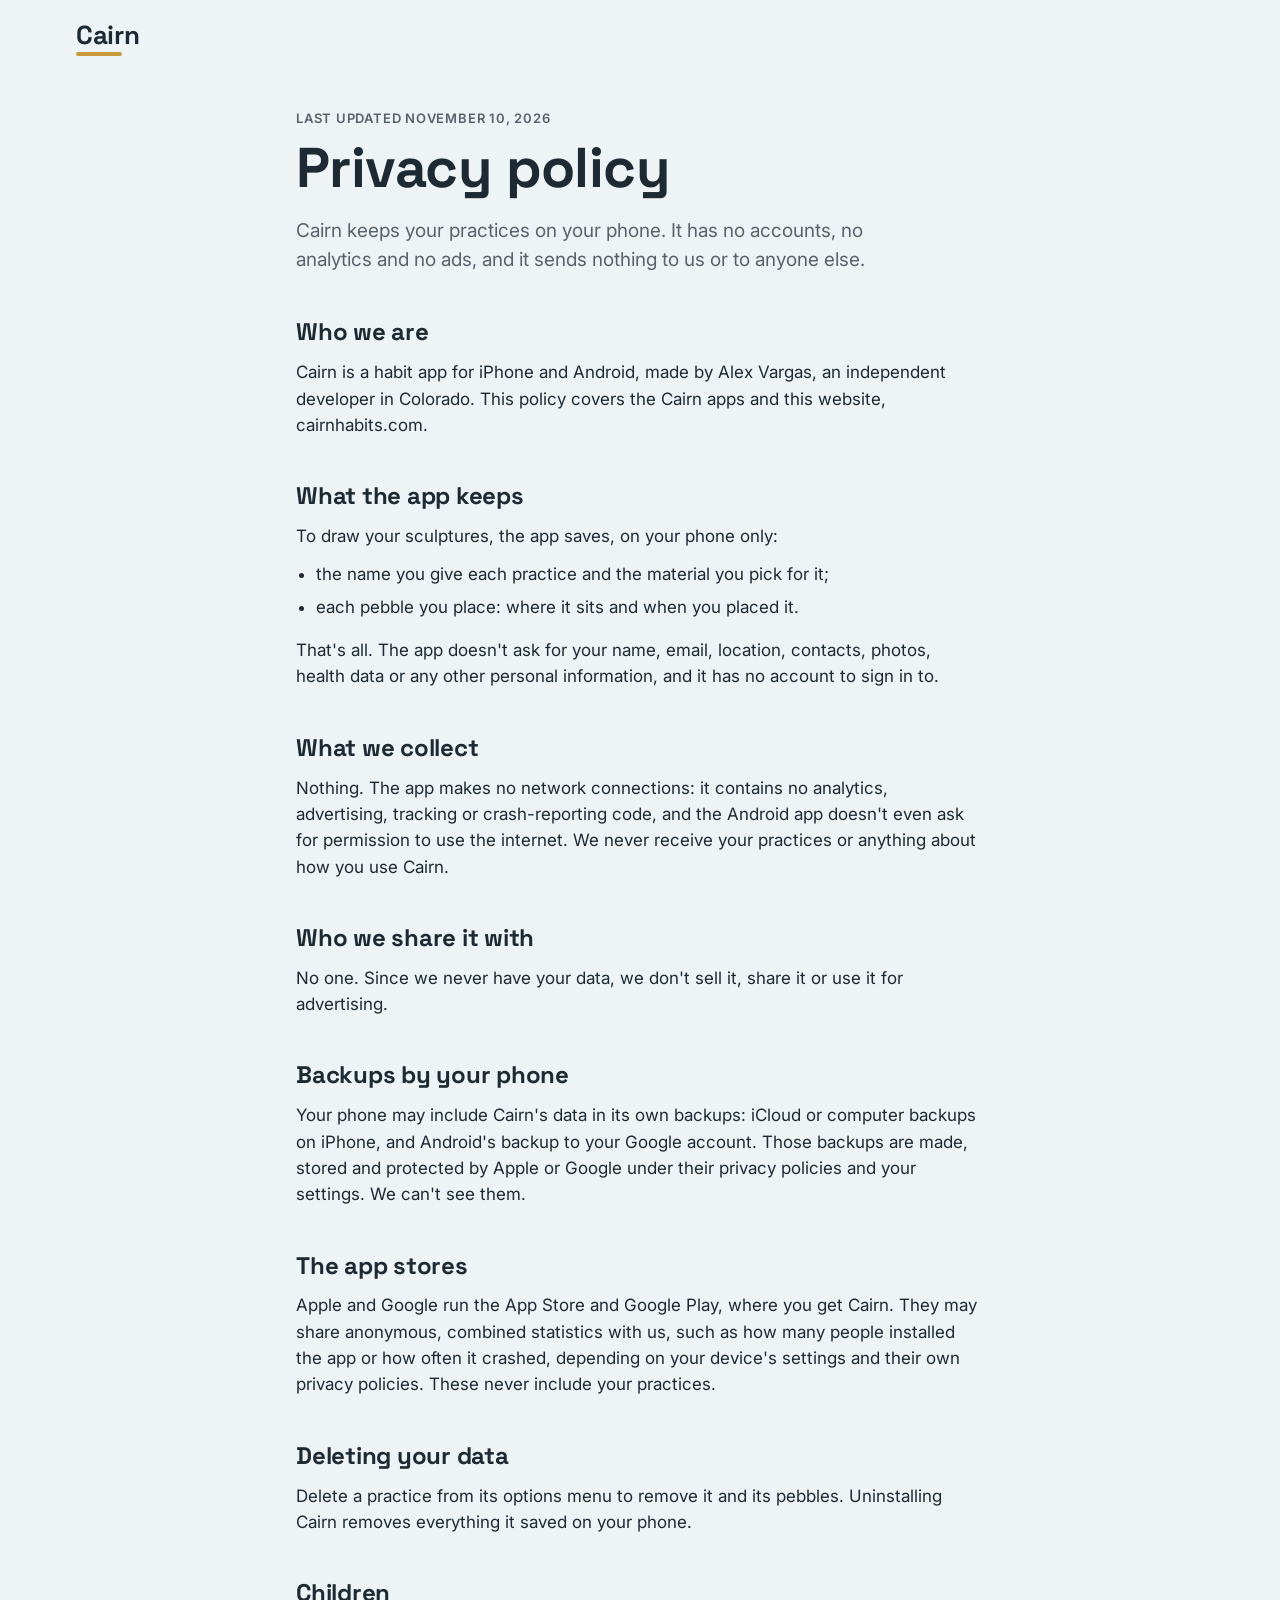
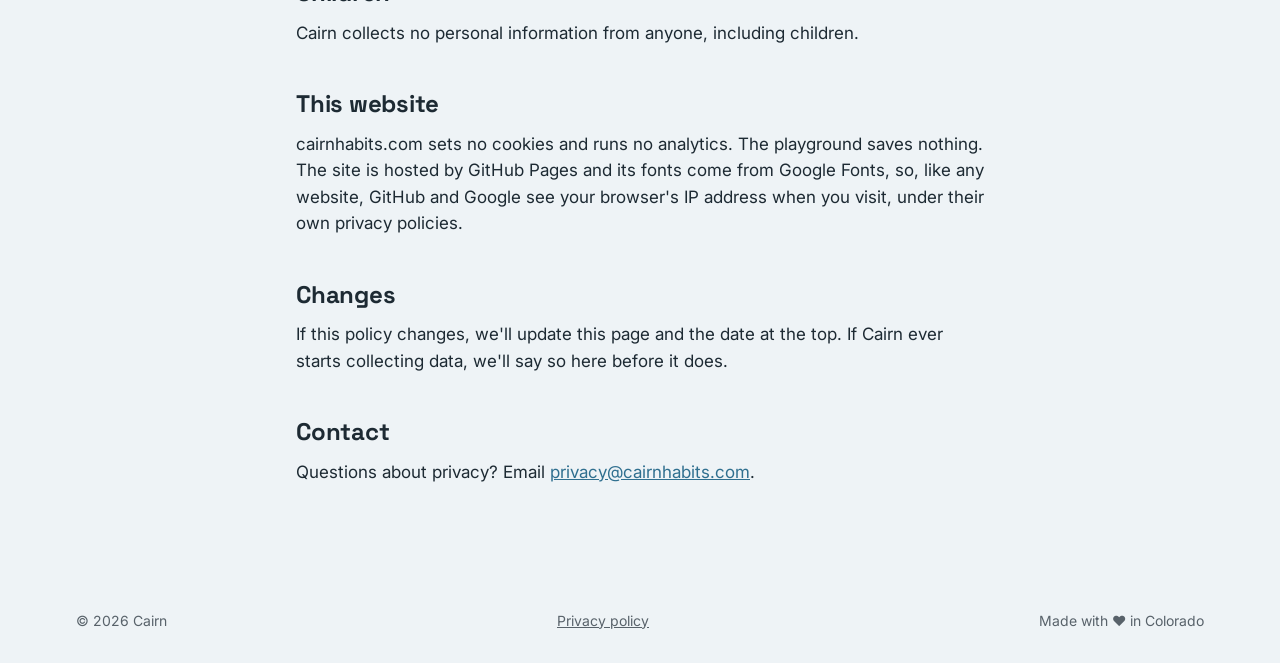
==== privacy.html @ 77c97467 "Publish cairn b31a2f8" ====
<!doctype html>
<html lang="en">
<head>
<meta charset="utf-8">
<meta name="viewport" content="width=device-width, initial-scale=1, viewport-fit=cover">
<title>Privacy policy · Cairn</title>
<meta name="description" content="Cairn keeps your practices on your phone. It has no accounts, no analytics and no ads, and sends nothing to anyone.">
<meta name="theme-color" content="#EEF3F6">
<link rel="icon" href="assets/icon.svg" type="image/svg+xml">
<link rel="preconnect" href="https://fonts.googleapis.com">
<link rel="preconnect" href="https://fonts.gstatic.com" crossorigin>
<link rel="stylesheet" href="https://fonts.googleapis.com/css2?family=Inter:wght@400;500;600&family=Space+Grotesk:wght@500;600;700&display=swap">
<link rel="stylesheet" href="style.css">
</head>
<body>
<header class="top">
  <div class="wrap">
    <a class="brand" href="./" aria-label="Cairn, home"><b>Cairn</b><i></i></a>
  </div>
</header>
<main class="policy">
  <div class="wrap">
    <p class="kicker">Last updated November 10, 2026</p>
    <h1>Privacy policy</h1>
    <p class="lede">Cairn keeps your practices on your phone. It has no accounts, no analytics and no ads, and it sends nothing to us or to anyone else.</p>

    <h2>Who we are</h2>
    <p>Cairn is a habit app for iPhone and Android, made by Alex Vargas, an independent developer in Colorado. This policy covers the Cairn apps and this website, cairnhabits.com.</p>

    <h2>What the app keeps</h2>
    <p>To draw your sculptures, the app saves, on your phone only:</p>
    <ul>
      <li>the name you give each practice and the material you pick for it;</li>
      <li>each pebble you place: where it sits and when you placed it.</li>
    </ul>
    <p>That's all. The app doesn't ask for your name, email, location, contacts, photos, health data or any other personal information, and it has no account to sign in to.</p>

    <h2>What we collect</h2>
    <p>Nothing. The app makes no network connections: it contains no analytics, advertising, tracking or crash-reporting code, and the Android app doesn't even ask for permission to use the internet. We never receive your practices or anything about how you use Cairn.</p>

    <h2>Who we share it with</h2>
    <p>No one. Since we never have your data, we don't sell it, share it or use it for advertising.</p>

    <h2>Backups by your phone</h2>
    <p>Your phone may include Cairn's data in its own backups: iCloud or computer backups on iPhone, and Android's backup to your Google account. Those backups are made, stored and protected by Apple or Google under their privacy policies and your settings. We can't see them.</p>

    <h2>The app stores</h2>
    <p>Apple and Google run the App Store and Google Play, where you get Cairn. They may share anonymous, combined statistics with us, such as how many people installed the app or how often it crashed, depending on your device's settings and their own privacy policies. These never include your practices.</p>

    <h2>Deleting your data</h2>
    <p>Delete a practice from its options menu to remove it and its pebbles. Uninstalling Cairn removes everything it saved on your phone.</p>

    <h2>Children</h2>
    <p>Cairn collects no personal information from anyone, including children.</p>

    <h2>This website</h2>
    <p>cairnhabits.com sets no cookies and runs no analytics. The playground saves nothing. The site is hosted by GitHub Pages and its fonts come from Google Fonts, so, like any website, GitHub and Google see your browser's IP address when you visit, under their own privacy policies.</p>

    <h2>Changes</h2>
    <p>If this policy changes, we'll update this page and the date at the top. If Cairn ever starts collecting data, we'll say so here before it does.</p>

    <h2>Contact</h2>
    <p>Questions about privacy? Email <a href="mailto:privacy@cairnhabits.com">privacy@cairnhabits.com</a>.</p>
  </div>
</main>
<footer><div class="wrap"><span>© 2026 Cairn</span><a href="privacy.html">Privacy policy</a><span>Made with ❤️ in Colorado</span></div></footer>
</body>
</html>
---- style.css ----
/* Page reset: no margins, room for a phone's notch and home bar, and hidden means hidden. */
*, *::before, *::after { box-sizing: border-box; }
:root { padding-top: env(safe-area-inset-top, 0px); padding-bottom: env(safe-area-inset-bottom, 0px); }
body { margin: 0; }
img { max-width: 100%; }
[hidden] { display: none !important; }

/* Layout: the film's frames as page sections; island on one side, words on the other, mist everywhere.
   One deliberate light look, the app's own palette (Cairn/Design/Palette.swift). */
:root {
  --ground: #EEF3F6;
  --main: #2F6F8F;
  --second: #1D2A33;
  --accent: #C99A3E;
  --ink-soft: color-mix(in srgb, #1D2A33 72%, #EEF3F6);
  --line: color-mix(in srgb, #1D2A33 14%, transparent);
  --sky-top: color-mix(in srgb, #2F6F8F 22%, #EEF3F6);
  --sky-low: color-mix(in srgb, #C99A3E 10%, #EEF3F6);
  --display: "Space Grotesk", ui-sans-serif, system-ui, sans-serif;
  --sans: "Inter", ui-sans-serif, system-ui, -apple-system, sans-serif;
  --section: clamp(64px, 8vw, 104px);
  color-scheme: light;
}
html { background: var(--ground); }
body { background: var(--ground); color: var(--second); font-family: var(--sans); font-size: 17px; line-height: 1.55; -webkit-font-smoothing: antialiased; }
h1, h2, h3, p { margin: 0; }
h1, h2, h3 { font-family: var(--display); font-weight: 700; letter-spacing: -0.01em; text-wrap: balance; }
a { color: inherit; }
:focus-visible { outline: 2px solid var(--main); outline-offset: 3px; border-radius: 6px; }

.wrap { max-width: 1160px; margin: 0 auto; padding-left: max(16px, env(safe-area-inset-left, 0px)); padding-right: max(16px, env(safe-area-inset-right, 0px)); }
.kicker { font-size: 13px; font-weight: 600; letter-spacing: 0.06em; text-transform: uppercase; color: var(--ink-soft); }

/* Brand: the film's end card, the name over a brass mark. */
.brand { display: inline-flex; flex-direction: column; gap: 4px; text-decoration: none; }
.brand b { font-family: var(--display); font-weight: 700; font-size: 26px; line-height: 1; letter-spacing: -0.01em; }
.brand i { display: block; height: 4px; width: 46px; border-radius: 2px; background: var(--accent); }

/* Sky band: the film's gradient with clouds and far pebbles drawn on a canvas behind. */
.sky { position: relative; background: linear-gradient(var(--sky-top), var(--ground) 70%, var(--sky-low)); overflow: hidden; }
.sky > canvas.air { position: absolute; inset: 0; width: 100%; height: 100%; pointer-events: none; }
.sky > * { position: relative; }

header.top > .wrap { display: flex; align-items: center; justify-content: space-between; gap: 16px; padding-block: 22px 0; }
.quiet { font: 600 15px/1 var(--sans); color: var(--second); text-decoration: none; padding: 0 20px; min-height: 44px; display: inline-flex; align-items: center; border-radius: 999px; background: color-mix(in srgb, var(--ground) 85%, transparent); border: 1px solid var(--line); cursor: pointer; }
.quiet:hover { background: var(--ground); }

.hero .wrap { display: grid; grid-template-columns: minmax(0, 1.1fr) minmax(0, 1fr); align-items: center; gap: 24px; padding-block: 8px var(--section); }
.stage { position: relative; aspect-ratio: 1 / 1; max-width: 100%; }
.stage canvas { position: absolute; inset: 0; width: 100%; height: 100%; touch-action: pan-y; cursor: grab; }
.stage canvas:active { cursor: grabbing; }
.day { position: absolute; left: 4%; bottom: 6%; display: flex; flex-direction: column; gap: 2px; pointer-events: none; }
.day strong { font-family: var(--display); font-weight: 700; font-size: clamp(56px, 8vw, 96px); line-height: .9; letter-spacing: -0.02em; font-variant-numeric: tabular-nums; }
.words { display: flex; flex-direction: column; gap: 22px; position: relative; }
.words::before { content: ""; position: absolute; inset: -18% -20%; z-index: -1; background: radial-gradient(closest-side, color-mix(in srgb, var(--ground) 88%, transparent) 55%, transparent); }
.hero h1 { font-size: clamp(40px, 5.4vw, 64px); line-height: 1.06; }
.lede { font-size: 19px; color: var(--ink-soft); max-width: 34em; }

/* The official store badges, at equal visual height. Google's artwork carries its own padding (41 of 250 px top and bottom), trimmed here with negative margins. Inert until the listings are live. */
.store-row { display: flex; flex-wrap: wrap; align-items: center; gap: 14px 16px; }
.badge { display: inline-flex; border-radius: 9px; }
.badge img { display: block; height: 48px; width: auto; max-width: none; flex: none; }
.badge-google img { height: 71.4px; margin: -11.7px -11.7px; }
.badge:hover img { opacity: .9; }

/* Beats: three days of one practice, in order. */
.beats, .facts { padding-block: var(--section); }
.head { display: flex; flex-direction: column; gap: 14px; max-width: 40em; }
.beats h2, .play h2, .facts h2 { font-size: clamp(32px, 4vw, 46px); line-height: 1.08; }
.beat-row { display: grid; grid-template-columns: repeat(3, minmax(0, 1fr)); gap: 20px; margin-top: 40px; }
.beat { border-radius: 28px; overflow: hidden; background: linear-gradient(var(--sky-top), var(--ground) 80%); display: flex; flex-direction: column; }
.beat .stage { aspect-ratio: 1 / 1; }
.beat .stage canvas { cursor: default; }
.beat .cap { padding: 0 24px 26px; display: flex; flex-direction: column; gap: 6px; }
.beat .cap .kicker { color: var(--accent); }
.beat h3 { font-size: 24px; line-height: 1.15; }
.beat p:last-child { color: var(--ink-soft); font-size: 16px; }

/* Playground: the practice page from the app, in a phone-sized pane. */
.play .wrap { display: grid; grid-template-columns: minmax(0, 1fr) minmax(0, 430px); gap: 56px; align-items: center; padding-block: var(--section); }
.play .words { gap: 14px; }
.steps { list-style: none; padding: 0; margin: 8px 0 0; display: grid; gap: 14px; }
.steps li { display: grid; grid-template-columns: 36px minmax(0, 1fr); gap: 14px; align-items: baseline; }
.steps b { font: 700 15px/1 var(--display); color: var(--accent); font-variant-numeric: tabular-nums; }
.note { font-size: 15px; color: var(--ink-soft); }

.phone { position: relative; width: 100%; max-width: 410px; justify-self: center; aspect-ratio: 390 / 800; border-radius: 48px; overflow: hidden; background: linear-gradient(var(--sky-top), var(--ground) 70%, var(--sky-low)); box-shadow: 0 0 0 10px var(--second), 0 40px 80px -30px color-mix(in srgb, var(--second) 55%, transparent); user-select: none; -webkit-user-select: none; }
.phone canvas { position: absolute; inset: 0; width: 100%; height: 100%; touch-action: pan-y; cursor: grab; }
.phone[data-placing] canvas { touch-action: none; cursor: pointer; }
.pp-head { position: absolute; left: 0; right: 0; top: 0; padding: 40px 22px 0 28px; display: flex; flex-direction: column; gap: 6px; pointer-events: none; }
.pp-head::before { content: ""; position: absolute; left: -160px; top: -40px; width: 600px; height: 250px; z-index: -1; background: radial-gradient(closest-side, color-mix(in srgb, var(--ground) 88%, transparent) 55%, transparent); }
.pp-bar { display: flex; align-items: center; justify-content: space-between; margin-right: -12px; }
.pp-bar .kicker { font-size: 12px; }
.pp-menu { pointer-events: auto; width: 44px; height: 44px; border: 0; background: none; color: var(--ink-soft); font: 700 20px/1 var(--sans); letter-spacing: 1px; cursor: pointer; border-radius: 22px; }
.pp-name { font-family: var(--display); font-weight: 700; font-size: 29px; line-height: 1.12; letter-spacing: -0.01em; }
.pp-count { font-family: var(--display); font-weight: 700; font-size: 18px; color: var(--accent); font-variant-numeric: tabular-nums; }
.pp-pop { position: absolute; right: 18px; top: 84px; z-index: 3; min-width: 220px; padding: 6px; border-radius: 16px; background: color-mix(in srgb, var(--ground) 96%, white); box-shadow: 0 16px 40px -12px color-mix(in srgb, var(--second) 45%, transparent), 0 0 0 1px var(--line); display: flex; flex-direction: column; }
.pp-pop button { text-align: left; border: 0; background: none; font: 500 15px/1 var(--sans); color: var(--second); padding: 12px 14px; border-radius: 10px; cursor: pointer; }
.pp-pop button:hover { background: color-mix(in srgb, var(--main) 8%, transparent); }
.pp-pop button:disabled { opacity: .4; cursor: default; background: none; }
.pp-foot { position: absolute; left: 0; right: 0; bottom: 0; padding: 0 20px 26px; display: flex; flex-direction: column; align-items: center; gap: 12px; pointer-events: none; }
.pp-foot > * { pointer-events: auto; }
.pp-hint { font: 500 15px/1.35 var(--sans); color: var(--ink-soft); text-align: center; pointer-events: none; }
.primary { width: 100%; min-height: 56px; border: 0; border-radius: 999px; background: var(--second); color: var(--ground); font: 600 18px/1 var(--display); cursor: pointer; transition: transform .15s, opacity .15s; }
.primary:active { transform: scale(.98); opacity: .85; }

/* Facts: what v1 is and isn't. */
.fact-row { display: grid; grid-template-columns: repeat(4, minmax(0, 1fr)); gap: 28px; margin-top: 40px; border-top: 1px solid var(--line); padding-top: 28px; }
.fact { display: flex; flex-direction: column; gap: 8px; min-width: 0; }
.fact h3 { font-size: 20px; line-height: 1.2; }
.fact p { color: var(--ink-soft); font-size: 16px; }
.fact .glyph { width: 30px; height: 30px; }

.end .wrap { display: grid; grid-template-columns: minmax(0, 1fr) minmax(0, 1fr); gap: 24px; align-items: center; padding-block: var(--section); }
.end .stage { aspect-ratio: 5 / 4; }
.end .big { font-family: var(--display); font-weight: 700; font-size: clamp(80px, 12vw, 150px); line-height: .92; letter-spacing: -0.02em; }
.end .mark { height: 8px; width: min(260px, 60%); border-radius: 4px; background: var(--accent); }
.end .sub { font-size: 24px; color: var(--ink-soft); }
footer .wrap { display: flex; flex-wrap: wrap; justify-content: space-between; gap: 8px 24px; padding-block: 22px 32px; font-size: 14px; color: var(--ink-soft); }
footer a { min-height: 44px; display: inline-flex; align-items: center; margin-block: -14px; }

/* The privacy policy: one readable column of the page's own type. */
.policy .wrap { max-width: 720px; padding-block: 40px var(--section); }
.policy h1 { font-size: clamp(40px, 6vw, 56px); line-height: 1.06; margin-top: 10px; }
.policy .lede { margin-top: 18px; }
.policy h2 { font-size: 24px; line-height: 1.2; margin-top: 44px; }
.policy p, .policy ul { margin-top: 12px; }
.policy ul { padding-left: 1.2em; }
.policy li + li { margin-top: 6px; }
.policy a { color: var(--main); }

@media (max-width: 900px) {
  .hero .wrap, .play .wrap, .end .wrap { grid-template-columns: minmax(0, 1fr); }
  .hero .words { order: -1; padding-top: 28px; }
  .hero .stage { max-width: 560px; width: 100%; justify-self: center; }
  .beat-row { grid-template-columns: minmax(0, 1fr); }
  .fact-row { grid-template-columns: repeat(2, minmax(0, 1fr)); }
  .play .wrap { gap: 48px; }
  .end .words { order: -1; }
}
@media (max-width: 520px) {
  .fact-row { grid-template-columns: minmax(0, 1fr); }
  .phone { border-radius: 40px; box-shadow: 0 0 0 7px var(--second), 0 30px 60px -30px color-mix(in srgb, var(--second) 55%, transparent); }
  .pp-head { padding: 32px 18px 0 22px; }
}
@media (prefers-reduced-motion: reduce) { .primary { transition: none; } }
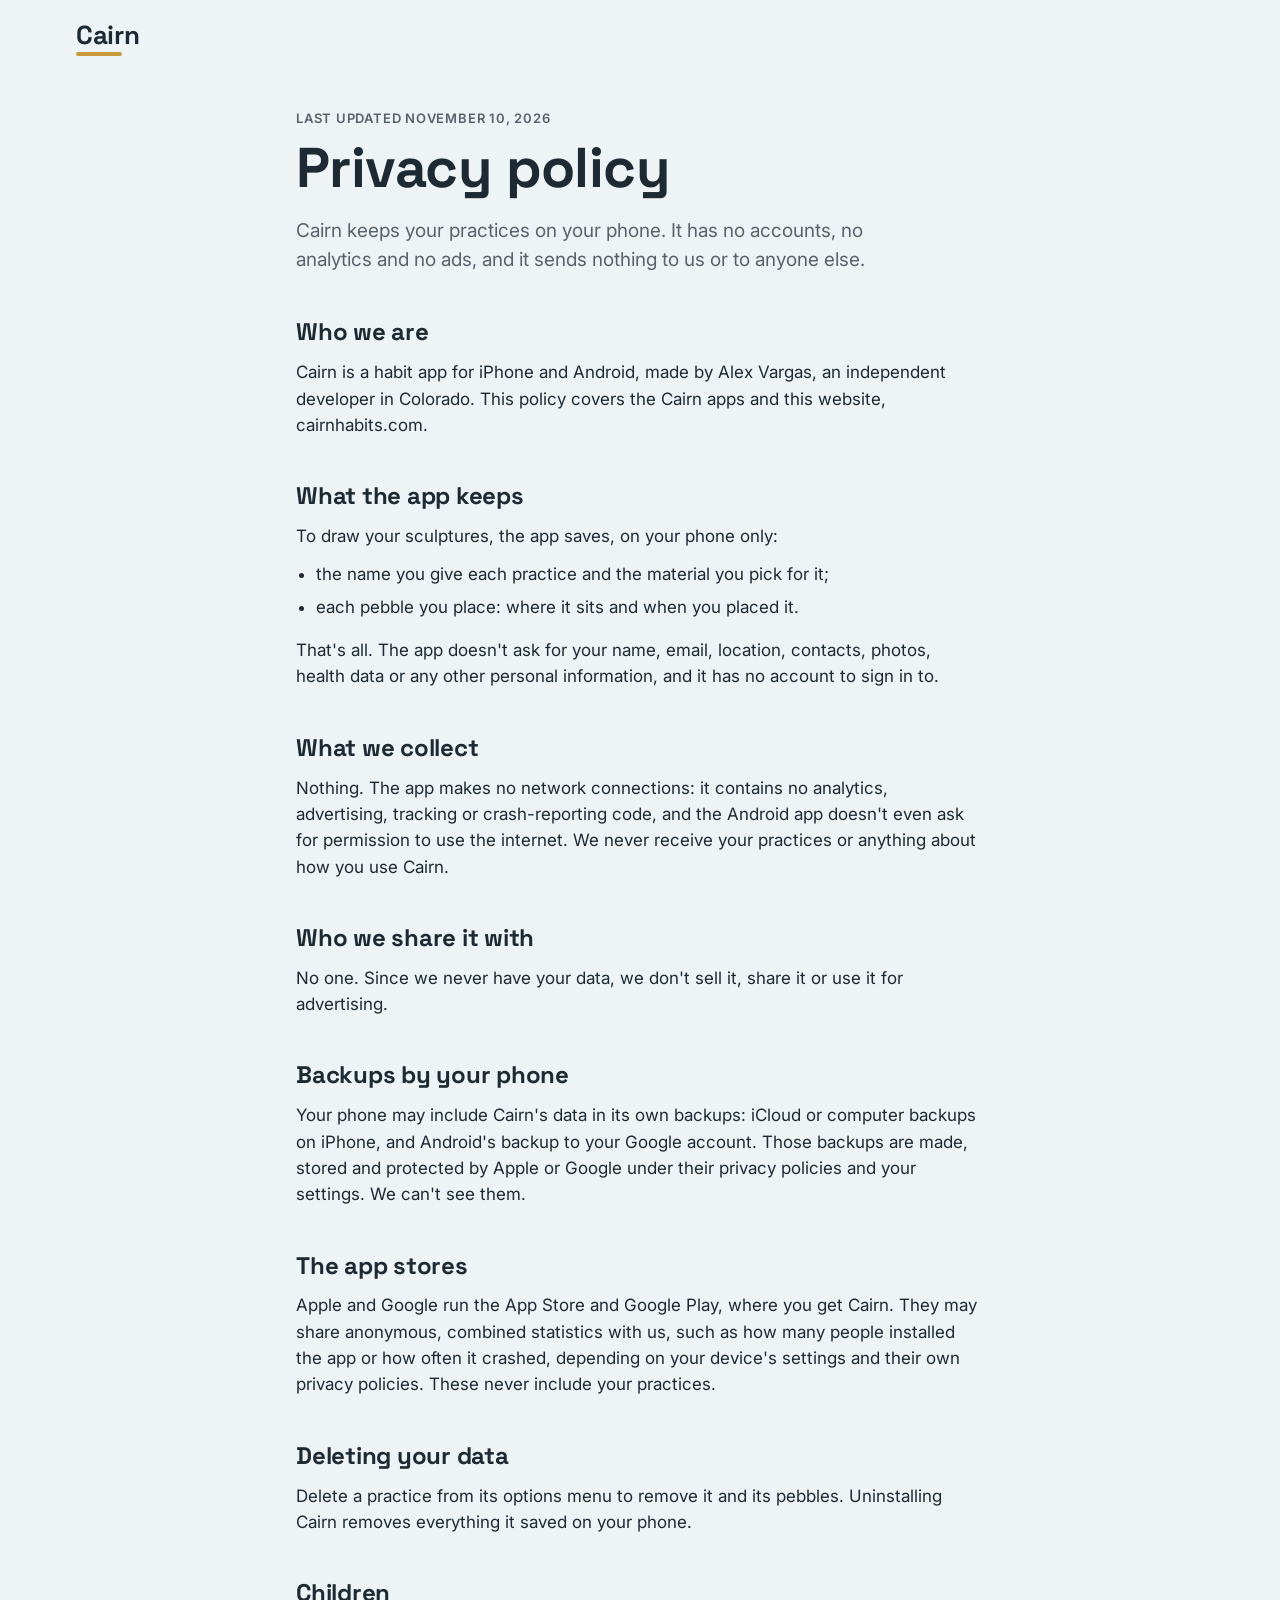
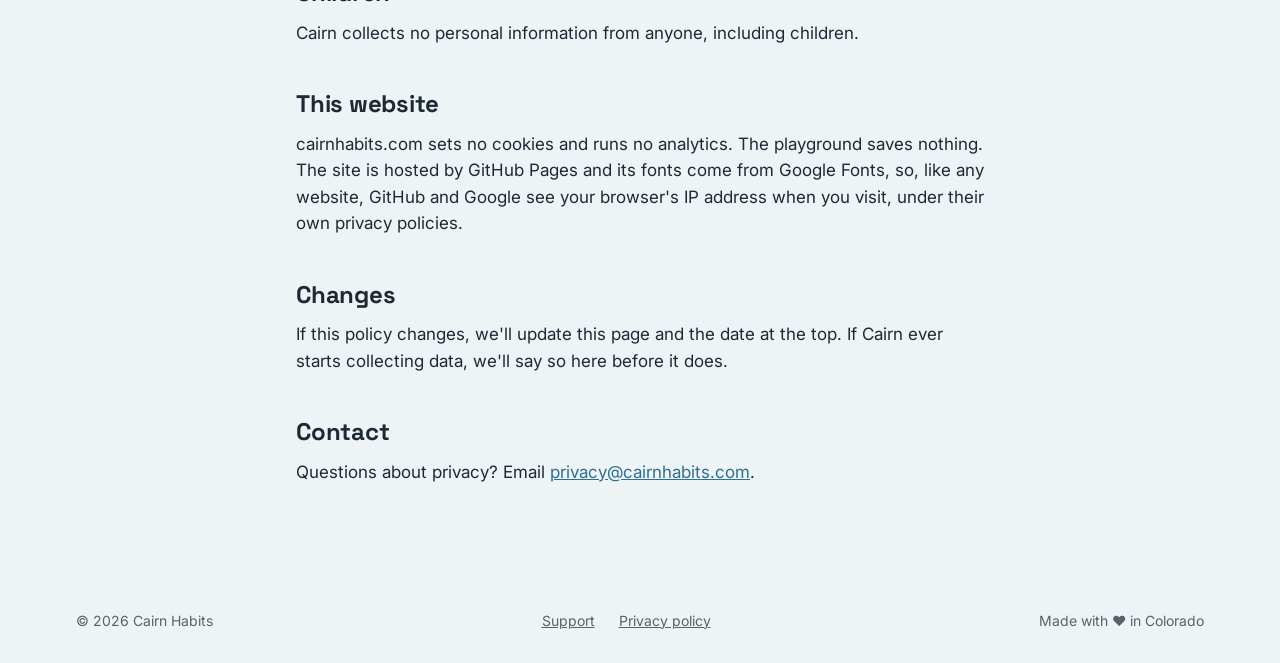
==== commit c0b6aa42: "Publish cairn 6a770a4" ====
--- a/privacy.html
+++ b/privacy.html
@@ -63,6 +63,6 @@
     <p>Questions about privacy? Email <a href="mailto:privacy@cairnhabits.com">privacy@cairnhabits.com</a>.</p>
   </div>
 </main>
-<footer><div class="wrap"><span>© 2026 Cairn</span><a href="privacy.html">Privacy policy</a><span>Made with ❤️ in Colorado</span></div></footer>
+<footer><div class="wrap"><span>© 2026 Cairn Habits</span><span class="links"><a href="support.html">Support</a><a href="privacy.html">Privacy policy</a></span><span>Made with ❤️ in Colorado</span></div></footer>
 </body>
 </html>
--- a/style.css
+++ b/style.css
@@ -118,6 +118,7 @@
 .end .sub { font-size: 24px; color: var(--ink-soft); }
 footer .wrap { display: flex; flex-wrap: wrap; justify-content: space-between; gap: 8px 24px; padding-block: 22px 32px; font-size: 14px; color: var(--ink-soft); }
 footer a { min-height: 44px; display: inline-flex; align-items: center; margin-block: -14px; }
+footer .links { display: inline-flex; flex-wrap: wrap; gap: 0 24px; }
 
 /* The privacy policy: one readable column of the page's own type. */
 .policy .wrap { max-width: 720px; padding-block: 40px var(--section); }
